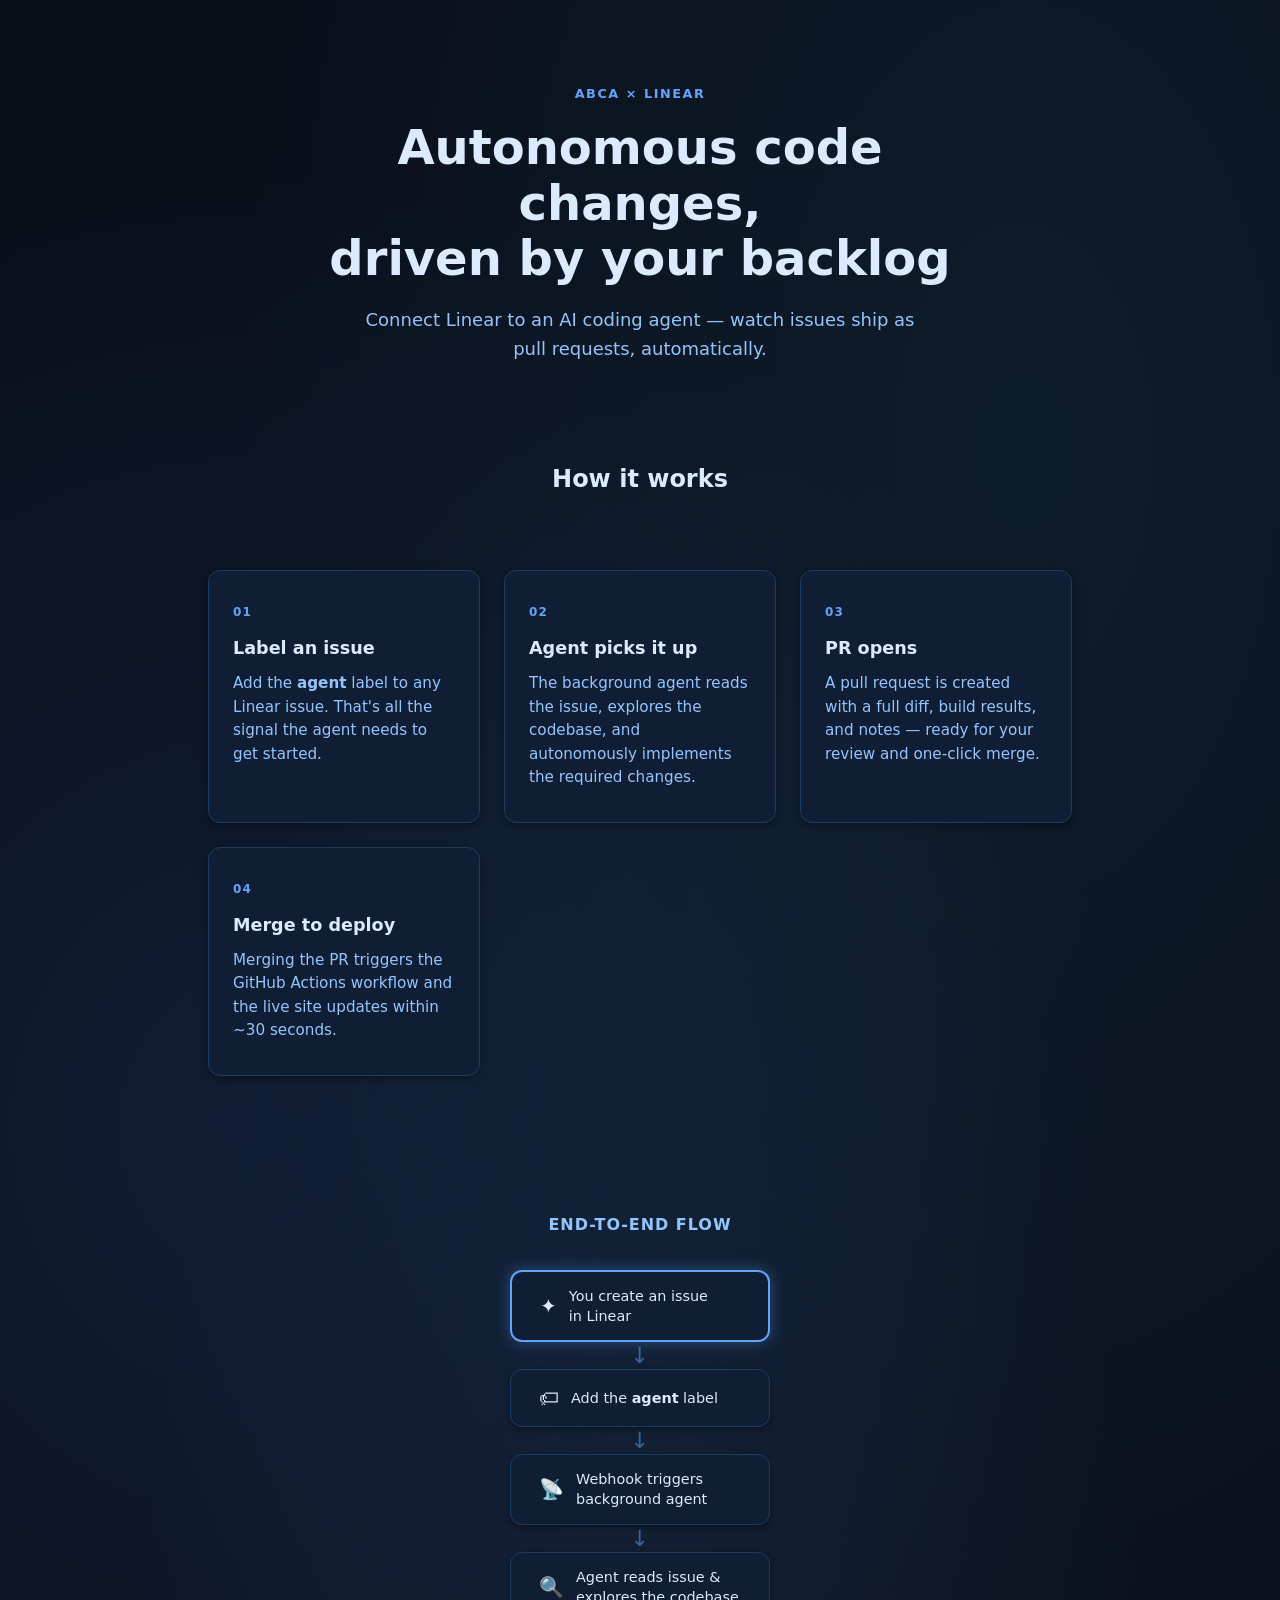
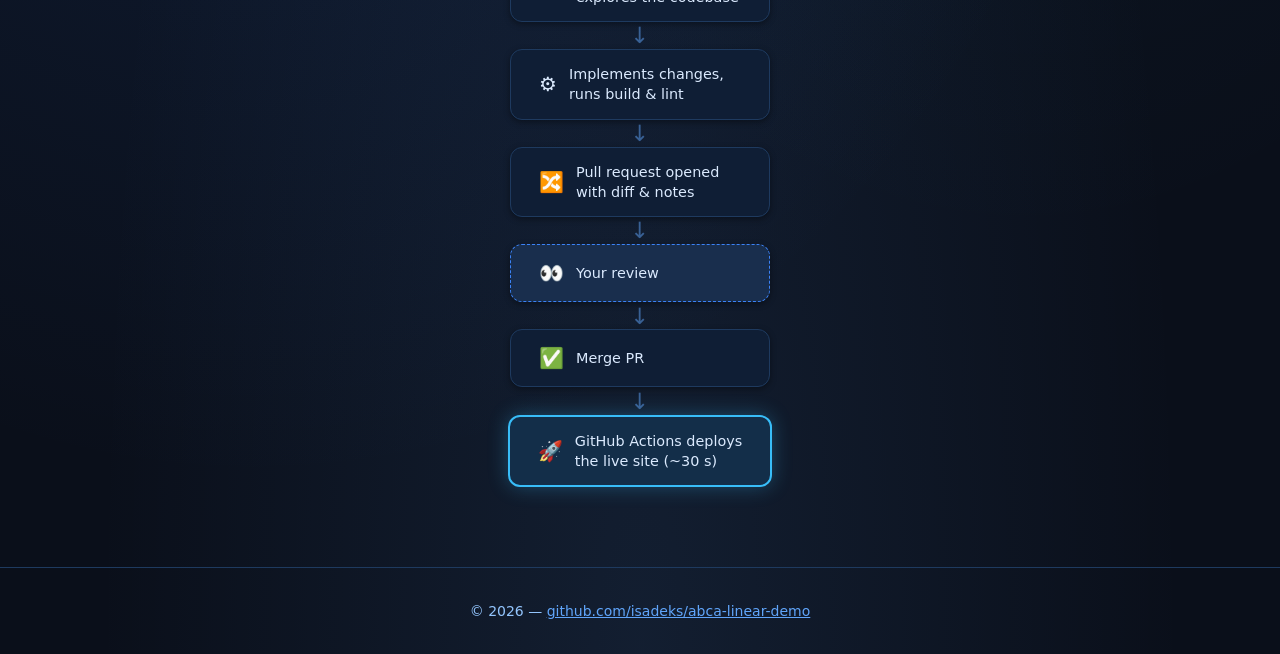
==== index.html @ 58a1c76b "chore(repo): add no-op comment Co-Authored-By: Claude Sonnet 4.6 <noreply@anthropic.com>  Task-Id: 0" ====
<!DOCTYPE html>
<html lang="en">
<head>
  <meta charset="UTF-8" />
  <meta name="viewport" content="width=device-width, initial-scale=1.0" />
  <title>ABCA × Linear Demo</title>
  <meta name="description" content="A demo showing how Linear issues are autonomously implemented as pull requests by an AI coding agent." />
  <link rel="stylesheet" href="style.css" />
</head>
<body>
  <header class="hero">
    <p class="eyebrow">ABCA × Linear</p>
    <h1>Autonomous code changes,<br>driven by your backlog</h1>
    <p class="lede">Connect Linear to an AI coding agent — watch issues ship as pull requests, automatically.</p>
  </header>

  <main>
    <section class="how-it-works">
      <h2>How it works</h2>
      <section class="how-it-works">
        <div class="cards">
          <div class="card">
            <span class="card-number">01</span>
            <h3>Label an issue</h3>
            <p>Add the <strong>agent</strong> label to any Linear issue. That's all the signal the agent needs to get started.</p>
          </div>
          <div class="card">
            <span class="card-number">02</span>
            <h3>Agent picks it up</h3>
            <p>The background agent reads the issue, explores the codebase, and autonomously implements the required changes.</p>
          </div>
          <div class="card">
            <span class="card-number">03</span>
            <h3>PR opens</h3>
            <p>A pull request is created with a full diff, build results, and notes — ready for your review and one-click merge.</p>
          </div>
          <div class="card">
            <span class="card-number">04</span>
            <h3>Merge to deploy</h3>
            <p>Merging the PR triggers the GitHub Actions workflow and the live site updates within ~30 seconds.</p>
          </div>
        </div>
      </section>

      <div class="flow-section">
        <h3 class="flow-title">End-to-end flow</h3>
        <div class="flowchart">

          <div class="flow-node flow-node--start">
            <span class="flow-icon">✦</span>
            <span>You create an issue<br>in Linear</span>
          </div>

          <div class="flow-arrow" aria-hidden="true">↓</div>

          <div class="flow-node">
            <span class="flow-icon">🏷</span>
            <span>Add the <strong>agent</strong> label</span>
          </div>

          <div class="flow-arrow" aria-hidden="true">↓</div>

          <div class="flow-node">
            <span class="flow-icon">📡</span>
            <span>Webhook triggers<br>background agent</span>
          </div>

          <div class="flow-arrow" aria-hidden="true">↓</div>

          <div class="flow-node">
            <span class="flow-icon">🔍</span>
            <span>Agent reads issue &amp;<br>explores the codebase</span>
          </div>

          <div class="flow-arrow" aria-hidden="true">↓</div>

          <div class="flow-node">
            <span class="flow-icon">⚙️</span>
            <span>Implements changes,<br>runs build &amp; lint</span>
          </div>

          <div class="flow-arrow" aria-hidden="true">↓</div>

          <div class="flow-node">
            <span class="flow-icon">🔀</span>
            <span>Pull request opened<br>with diff &amp; notes</span>
          </div>

          <div class="flow-arrow" aria-hidden="true">↓</div>

          <div class="flow-node flow-node--decision">
            <span class="flow-icon">👀</span>
            <span>Your review</span>
          </div>

          <div class="flow-arrow flow-arrow--branch" aria-hidden="true">↓</div>

          <div class="flow-node">
            <span class="flow-icon">✅</span>
            <span>Merge PR</span>
          </div>

          <div class="flow-arrow" aria-hidden="true">↓</div>

          <div class="flow-node flow-node--end">
            <span class="flow-icon">🚀</span>
            <span>GitHub Actions deploys<br>the live site (~30 s)</span>
          </div>

        </div>
      </div>

    </section>
  </main>

  <footer>
    <p>© <span id="footer-year"></span> &mdash; <a href="https://github.com/isadeks/abca-linear-demo">github.com/isadeks/abca-linear-demo</a></p>
  </footer>
  <script>document.getElementById('footer-year').textContent = new Date().getFullYear();</script>
  <!-- no-op -->
</body>
</html>
---- style.css ----
/* Reset & base */
*, *::before, *::after {
  box-sizing: border-box;
  margin: 0;
  padding: 0;
}

:root {
  --accent: #60a5fa;           /* blue */
  --accent-glow: #3b82f6;      /* blue glow */
  --accent-cyan: #38bdf8;      /* sky blue */
  --text: #dbeafe;             /* light blue text */
  --muted: #93c5fd;            /* muted blue */
  --border: #1e3a5f;           /* dark blue border */
  --bg: #0a0f1a;               /* deep dark background */
  --card-bg: #0f1e35;          /* dark blue card */
  --radius: 12px;
  --font: system-ui, -apple-system, BlinkMacSystemFont, "Segoe UI", Roboto,
    Helvetica, Arial, sans-serif;
}

html {
  font-family: var(--font);
  font-size: 16px;
  line-height: 1.6;
  color: var(--text);
  background: var(--bg);
  /* dark mode ambient glow */
  background-image:
    radial-gradient(ellipse at 20% 50%, rgba(59, 130, 246, 0.12) 0%, transparent 60%),
    radial-gradient(ellipse at 80% 20%, rgba(56, 189, 248, 0.08) 0%, transparent 55%),
    radial-gradient(ellipse at 50% 100%, rgba(96, 165, 250, 0.10) 0%, transparent 60%);
  min-height: 100vh;
}

a {
  color: #60a5fa;
  text-decoration: underline;
}

a:hover {
  opacity: 0.8;
}

/* Hero */
.hero {
  text-align: center;
  padding: 5rem 1.5rem 4rem;
  max-width: 700px;
  margin: 0 auto;
}

.eyebrow {
  display: inline-block;
  font-size: 0.8rem;
  font-weight: 700;
  letter-spacing: 0.12em;
  text-transform: uppercase;
  color: var(--accent);
  margin-bottom: 1rem;
}

.hero h1 {
  font-size: clamp(2rem, 5vw, 3rem);
  font-weight: 800;
  line-height: 1.15;
  color: var(--text);
  margin-bottom: 1.25rem;
}

.lede {
  font-size: 1.125rem;
  color: var(--muted);
  max-width: 560px;
  margin: 0 auto;
}

/* How it works */
.how-it-works {
  max-width: 960px;
  margin: 0 auto;
  padding: 2rem 1.5rem 5rem;
}

.how-it-works h2 {
  font-size: 1.5rem;
  font-weight: 700;
  text-align: center;
  margin-bottom: 2.5rem;
  color: var(--text);
}

.cards {
  display: grid;
  grid-template-columns: repeat(auto-fit, minmax(220px, 1fr));
  gap: 1.5rem;
}

.card {
  background: var(--card-bg);
  border: 1px solid var(--border);
  border-radius: var(--radius);
  padding: 2rem 1.5rem;
  box-shadow: 0 2px 8px rgba(0, 0, 0, 0.4);
}

.card-number {
  display: block;
  font-size: 0.75rem;
  font-weight: 700;
  letter-spacing: 0.1em;
  color: var(--accent);
  margin-bottom: 0.75rem;
}

.card h3 {
  font-size: 1.1rem;
  font-weight: 700;
  margin-bottom: 0.6rem;
  color: var(--text);
}

.card p {
  font-size: 0.95rem;
  color: var(--muted);
  line-height: 1.55;
}

/* Flowchart */
.flow-section {
  margin-top: 3.5rem;
  text-align: center;
}

.flow-title {
  font-size: 1rem;
  font-weight: 700;
  letter-spacing: 0.06em;
  text-transform: uppercase;
  color: var(--muted);
  margin-bottom: 2rem;
}

.flowchart {
  display: inline-flex;
  flex-direction: column;
  align-items: center;
  gap: 0;
}

.flow-node {
  display: flex;
  align-items: center;
  gap: 0.75rem;
  background: var(--card-bg);
  border: 1.5px solid var(--border);
  border-radius: var(--radius);
  padding: 0.875rem 1.75rem;
  font-size: 0.9rem;
  color: var(--text);
  line-height: 1.4;
  min-width: 260px;
  text-align: left;
  box-shadow: 0 2px 6px rgba(0, 0, 0, 0.4);
}

.flow-node--start {
  border-color: var(--accent);
  border-width: 2px;
  box-shadow: 0 0 16px rgba(96, 165, 250, 0.35);
}

.flow-node--end {
  border-color: var(--accent-cyan);
  border-width: 2px;
  background: color-mix(in srgb, var(--accent-cyan) 10%, var(--card-bg));
  box-shadow: 0 0 20px rgba(56, 189, 248, 0.3);
}

.flow-node--decision {
  background: color-mix(in srgb, var(--accent) 12%, var(--card-bg));
  border-style: dashed;
  border-color: var(--accent-glow);
}

.flow-icon {
  font-size: 1.25rem;
  flex-shrink: 0;
}

.flow-arrow {
  font-size: 1.4rem;
  color: var(--accent);
  line-height: 1;
  padding: 0.15rem 0;
  opacity: 0.5;
}

/* Footer */
footer {
  text-align: center;
  padding: 2rem 1.5rem;
  font-size: 0.875rem;
  color: var(--muted);
  border-top: 1px solid var(--border);
}
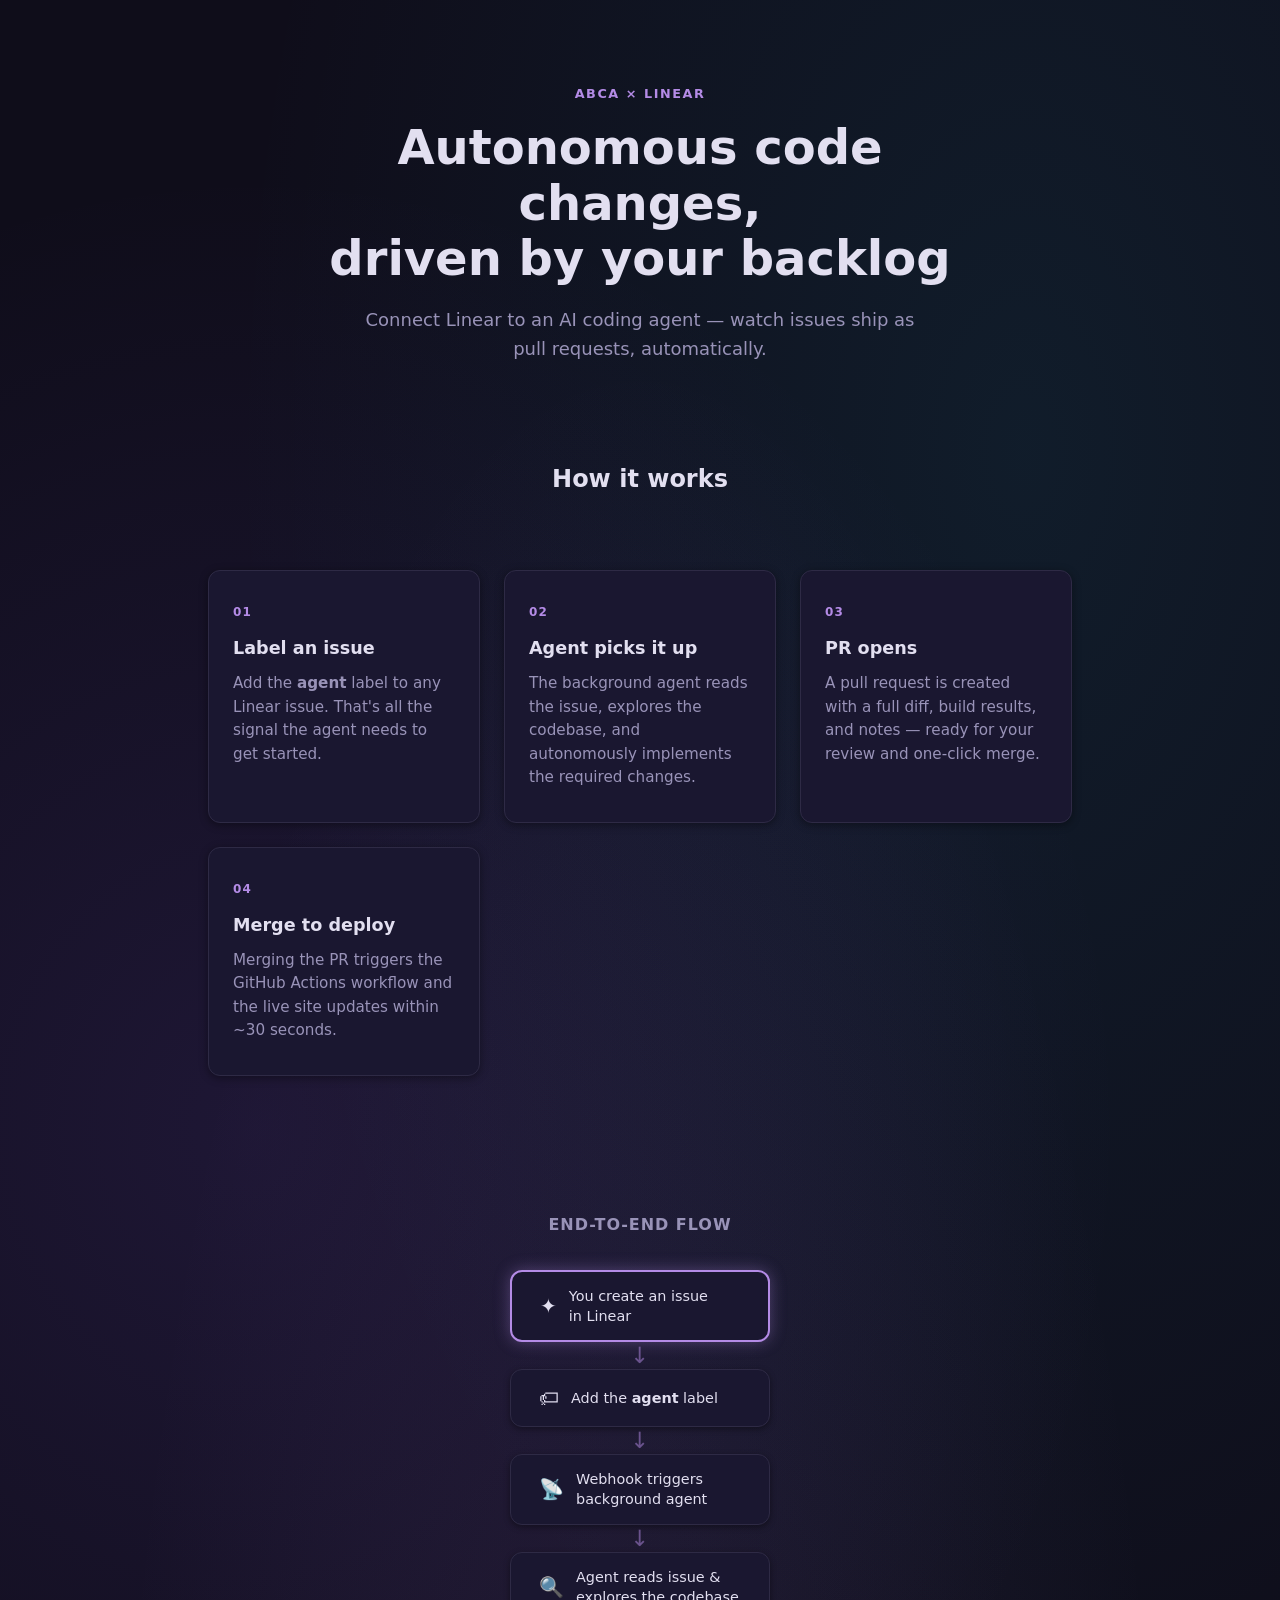
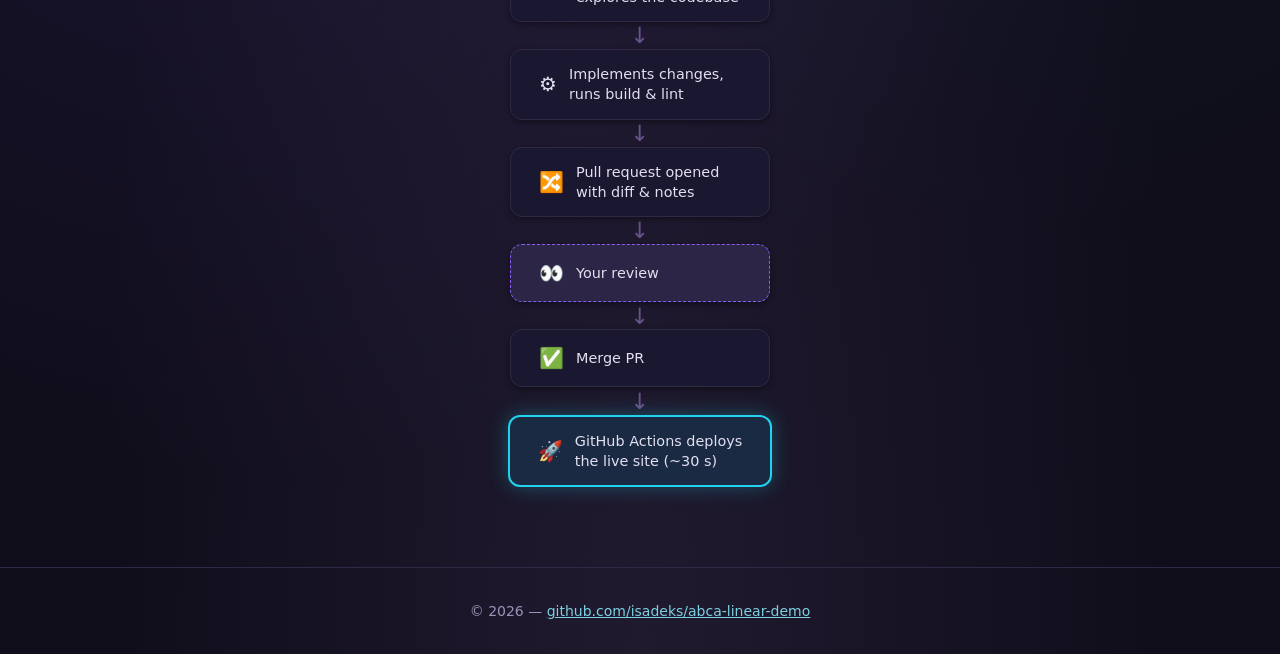
==== commit 0d63f388: "Merge 2522a172b5109a8f779f53de348f25ca40bdb3e9 into 4fc3393fedce087042cb5278be964b19f3bc87e0" ====
--- a/index.html
+++ b/index.html
@@ -1,4 +1,5 @@
 <!DOCTYPE html>
+<!-- no-op -->
 <html lang="en">
 <head>
   <meta charset="UTF-8" />
@@ -117,6 +118,5 @@
     <p>© <span id="footer-year"></span> &mdash; <a href="https://github.com/isadeks/abca-linear-demo">github.com/isadeks/abca-linear-demo</a></p>
   </footer>
   <script>document.getElementById('footer-year').textContent = new Date().getFullYear();</script>
-  <!-- no-op -->
 </body>
 </html>
--- a/style.css
+++ b/style.css
@@ -1,4 +1,4 @@
-/* Reset & base */
+/* Reset & base styles */
 *, *::before, *::after {
   box-sizing: border-box;
   margin: 0;
@@ -6,14 +6,14 @@
 }
 
 :root {
-  --accent: #60a5fa;           /* blue */
-  --accent-glow: #3b82f6;      /* blue glow */
-  --accent-cyan: #38bdf8;      /* sky blue */
-  --text: #dbeafe;             /* light blue text */
-  --muted: #93c5fd;            /* muted blue */
-  --border: #1e3a5f;           /* dark blue border */
-  --bg: #0a0f1a;               /* deep dark background */
-  --card-bg: #0f1e35;          /* dark blue card */
+  --accent: #b48be6;           /* lavender */
+  --accent-glow: #8b5cf6;      /* violet glow */
+  --accent-cyan: #22d3ee;      /* cyan */
+  --text: #e2dff0;             /* light lavender text */
+  --muted: #9993b8;            /* muted lavender */
+  --border: #2e2a45;           /* dark border */
+  --bg: #0f0d1a;               /* deep dark background */
+  --card-bg: #1a1730;          /* dark card */
   --radius: 12px;
   --font: system-ui, -apple-system, BlinkMacSystemFont, "Segoe UI", Roboto,
     Helvetica, Arial, sans-serif;
@@ -27,14 +27,14 @@
   background: var(--bg);
   /* dark mode ambient glow */
   background-image:
-    radial-gradient(ellipse at 20% 50%, rgba(59, 130, 246, 0.12) 0%, transparent 60%),
-    radial-gradient(ellipse at 80% 20%, rgba(56, 189, 248, 0.08) 0%, transparent 55%),
-    radial-gradient(ellipse at 50% 100%, rgba(96, 165, 250, 0.10) 0%, transparent 60%);
+    radial-gradient(ellipse at 20% 50%, rgba(139, 92, 246, 0.12) 0%, transparent 60%),
+    radial-gradient(ellipse at 80% 20%, rgba(34, 211, 238, 0.08) 0%, transparent 55%),
+    radial-gradient(ellipse at 50% 100%, rgba(180, 139, 230, 0.10) 0%, transparent 60%);
   min-height: 100vh;
 }
 
 a {
-  color: #60a5fa;
+  color: #7ecfe0;
   text-decoration: underline;
 }
 
@@ -167,14 +167,14 @@
 .flow-node--start {
   border-color: var(--accent);
   border-width: 2px;
-  box-shadow: 0 0 16px rgba(96, 165, 250, 0.35);
+  box-shadow: 0 0 16px rgba(180, 139, 230, 0.35);
 }
 
 .flow-node--end {
   border-color: var(--accent-cyan);
   border-width: 2px;
   background: color-mix(in srgb, var(--accent-cyan) 10%, var(--card-bg));
-  box-shadow: 0 0 20px rgba(56, 189, 248, 0.3);
+  box-shadow: 0 0 20px rgba(34, 211, 238, 0.3);
 }
 
 .flow-node--decision {
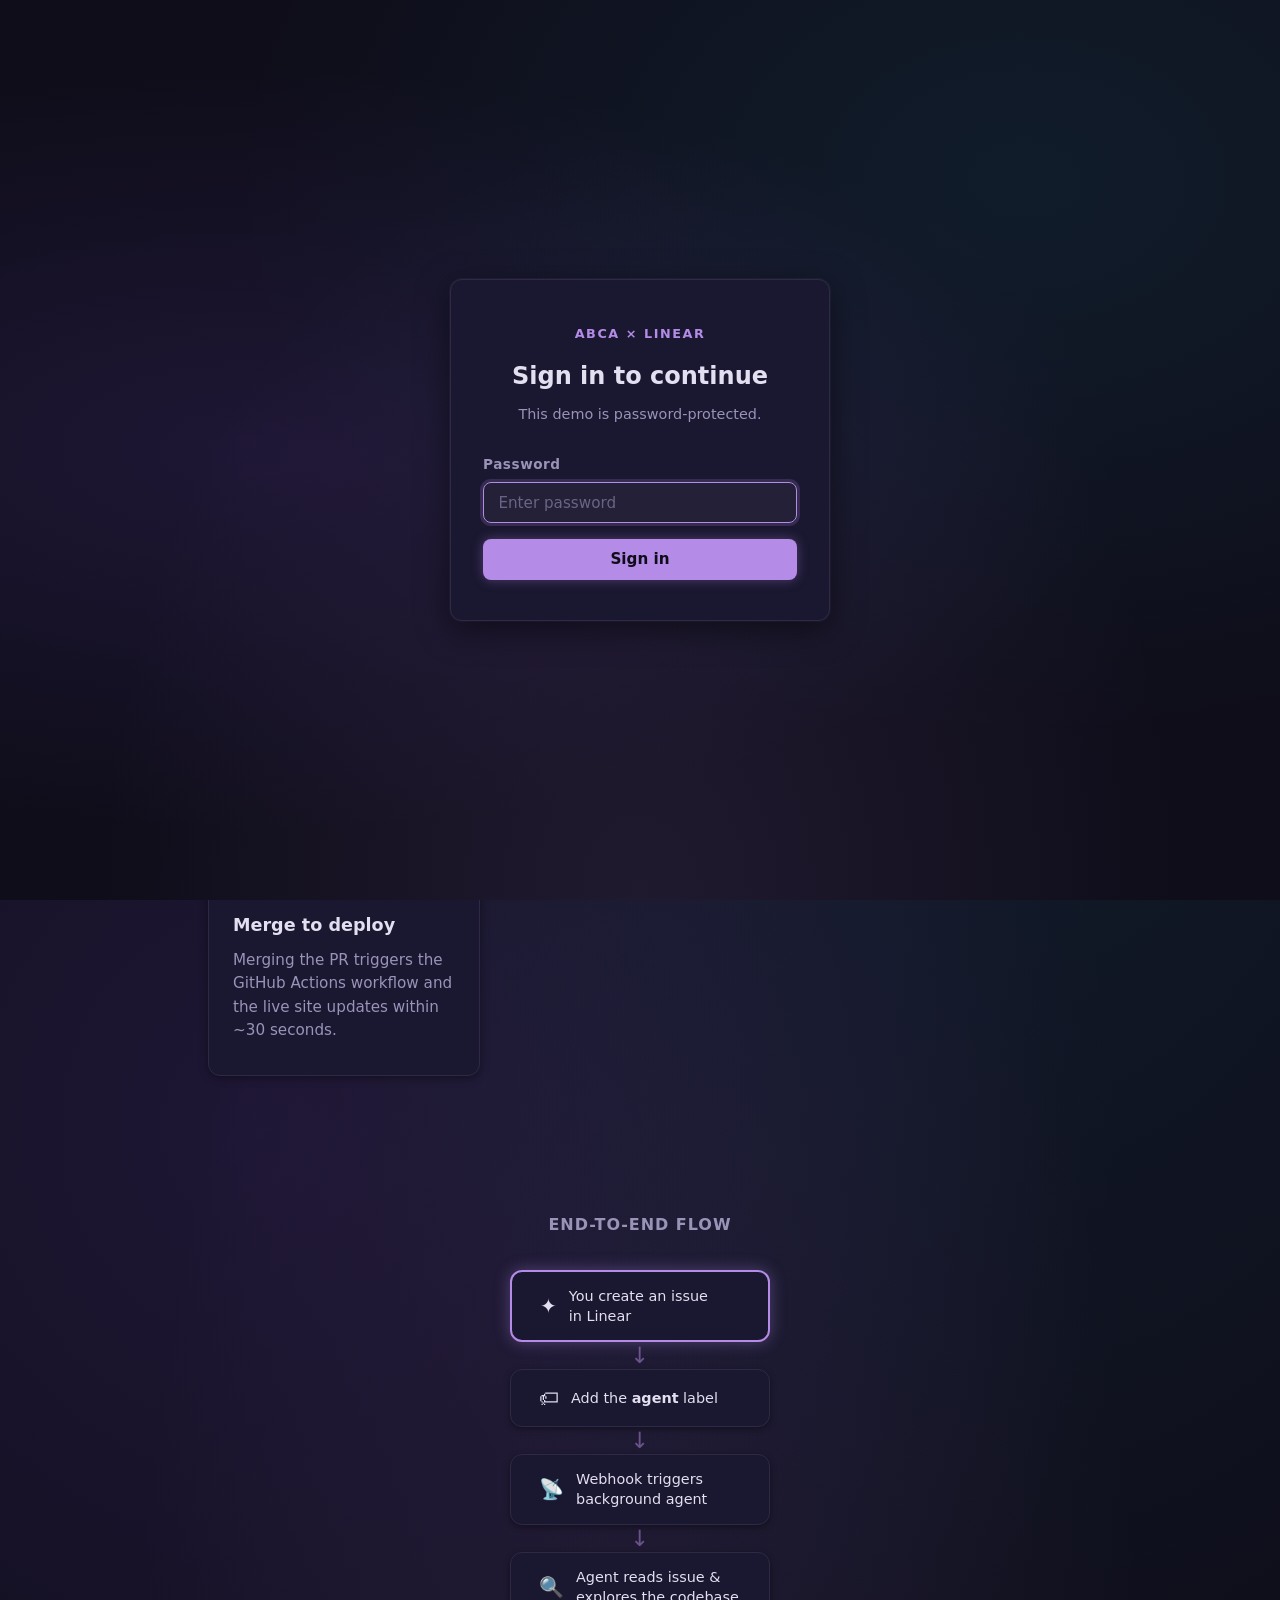
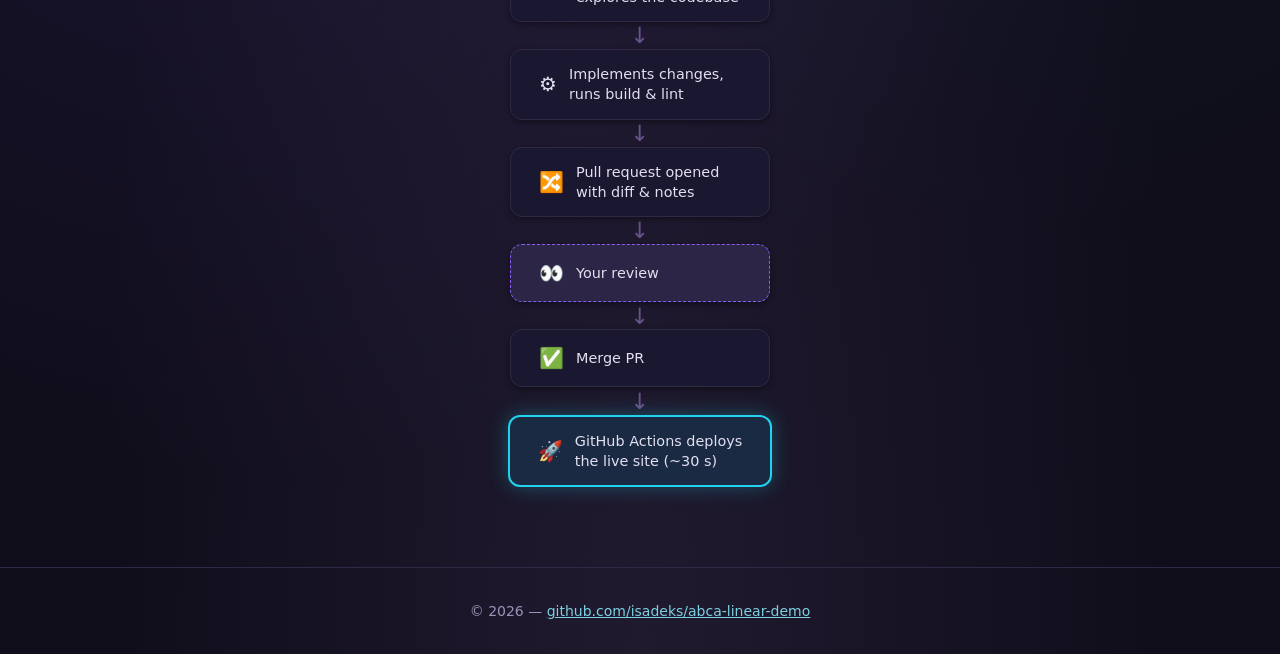
==== commit 31cc1bfd: "feat(auth): add client-side password authentication gate Adds a full-screen login overlay that prote" ====
--- a/index.html
+++ b/index.html
@@ -1,5 +1,4 @@
 <!DOCTYPE html>
-<!-- no-op -->
 <html lang="en">
 <head>
   <meta charset="UTF-8" />
@@ -9,6 +8,31 @@
   <link rel="stylesheet" href="style.css" />
 </head>
 <body>
+
+  <!-- Authentication gate -->
+  <div id="auth-overlay" class="auth-overlay" role="dialog" aria-modal="true" aria-labelledby="auth-title">
+    <div class="auth-card">
+      <p class="eyebrow">ABCA × Linear</p>
+      <h2 id="auth-title">Sign in to continue</h2>
+      <p class="auth-desc">This demo is password-protected.</p>
+      <form id="auth-form" class="auth-form" novalidate>
+        <div class="auth-field">
+          <label for="auth-password">Password</label>
+          <input
+            type="password"
+            id="auth-password"
+            name="password"
+            autocomplete="current-password"
+            placeholder="Enter password"
+            required
+          />
+        </div>
+        <p id="auth-error" class="auth-error" aria-live="polite" hidden>Incorrect password. Please try again.</p>
+        <button type="submit" class="auth-btn">Sign in</button>
+      </form>
+    </div>
+  </div>
+
   <header class="hero">
     <p class="eyebrow">ABCA × Linear</p>
     <h1>Autonomous code changes,<br>driven by your backlog</h1>
@@ -118,5 +142,62 @@
     <p>© <span id="footer-year"></span> &mdash; <a href="https://github.com/isadeks/abca-linear-demo">github.com/isadeks/abca-linear-demo</a></p>
   </footer>
   <script>document.getElementById('footer-year').textContent = new Date().getFullYear();</script>
+  <script>
+    (function () {
+      var SESSION_KEY = 'abca_demo_auth';
+      // Password is stored as a SHA-256 hex digest so it is not in plain text.
+      // Hash of "demo" — change this value to protect with a different password.
+      var PASSWORD_HASH = '2a97516c354b68848cdbd8f54a226a0a55b21ed138e207ad6c5cbb9c00aa5aea';
+
+      function hexHash(str) {
+        var buf = new TextEncoder().encode(str);
+        return crypto.subtle.digest('SHA-256', buf).then(function (hashBuf) {
+          return Array.from(new Uint8Array(hashBuf))
+            .map(function (b) { return b.toString(16).padStart(2, '0'); })
+            .join('');
+        });
+      }
+
+      var overlay = document.getElementById('auth-overlay');
+      var form    = document.getElementById('auth-form');
+      var input   = document.getElementById('auth-password');
+      var errMsg  = document.getElementById('auth-error');
+
+      function unlock() {
+        overlay.classList.add('auth-overlay--hidden');
+        // Remove from DOM after transition so it is not reachable via Tab
+        overlay.addEventListener('transitionend', function () {
+          overlay.remove();
+        }, { once: true });
+        sessionStorage.setItem(SESSION_KEY, '1');
+      }
+
+      // Already authenticated this session?
+      if (sessionStorage.getItem(SESSION_KEY) === '1') {
+        unlock();
+        return;
+      }
+
+      // Focus password field when overlay is visible
+      window.addEventListener('DOMContentLoaded', function () {
+        input.focus();
+      });
+
+      form.addEventListener('submit', function (e) {
+        e.preventDefault();
+        var password = input.value;
+        hexHash(password).then(function (hash) {
+          if (hash === PASSWORD_HASH) {
+            errMsg.hidden = true;
+            unlock();
+          } else {
+            errMsg.hidden = false;
+            input.value = '';
+            input.focus();
+          }
+        });
+      });
+    }());
+  </script>
 </body>
 </html>
--- a/style.css
+++ b/style.css
@@ -1,4 +1,4 @@
-/* Reset & base styles */
+/* Reset & base */
 *, *::before, *::after {
   box-sizing: border-box;
   margin: 0;
@@ -196,6 +196,128 @@
   opacity: 0.5;
 }
 
+/* Authentication overlay */
+.auth-overlay {
+  position: fixed;
+  inset: 0;
+  z-index: 9999;
+  display: flex;
+  align-items: center;
+  justify-content: center;
+  padding: 1.5rem;
+  background: var(--bg);
+  background-image:
+    radial-gradient(ellipse at 20% 50%, rgba(139, 92, 246, 0.12) 0%, transparent 60%),
+    radial-gradient(ellipse at 80% 20%, rgba(34, 211, 238, 0.08) 0%, transparent 55%),
+    radial-gradient(ellipse at 50% 100%, rgba(180, 139, 230, 0.10) 0%, transparent 60%);
+  transition: opacity 0.3s ease;
+}
+
+.auth-overlay--hidden {
+  opacity: 0;
+  pointer-events: none;
+}
+
+.auth-card {
+  background: var(--card-bg);
+  border: 1.5px solid var(--border);
+  border-radius: var(--radius);
+  padding: 2.5rem 2rem;
+  width: 100%;
+  max-width: 380px;
+  box-shadow: 0 8px 32px rgba(0, 0, 0, 0.5), 0 0 0 1px rgba(180, 139, 230, 0.08);
+  text-align: center;
+}
+
+.auth-card .eyebrow {
+  margin-bottom: 0.75rem;
+}
+
+.auth-card h2 {
+  font-size: 1.5rem;
+  font-weight: 700;
+  color: var(--text);
+  margin-bottom: 0.5rem;
+}
+
+.auth-desc {
+  font-size: 0.9rem;
+  color: var(--muted);
+  margin-bottom: 1.75rem;
+}
+
+.auth-form {
+  display: flex;
+  flex-direction: column;
+  gap: 1rem;
+}
+
+.auth-field {
+  display: flex;
+  flex-direction: column;
+  gap: 0.4rem;
+  text-align: left;
+}
+
+.auth-field label {
+  font-size: 0.85rem;
+  font-weight: 600;
+  color: var(--muted);
+  letter-spacing: 0.04em;
+}
+
+.auth-field input {
+  background: rgba(255, 255, 255, 0.04);
+  border: 1.5px solid var(--border);
+  border-radius: 8px;
+  padding: 0.65rem 0.9rem;
+  font-size: 0.95rem;
+  color: var(--text);
+  font-family: var(--font);
+  outline: none;
+  transition: border-color 0.2s ease, box-shadow 0.2s ease;
+  width: 100%;
+}
+
+.auth-field input::placeholder {
+  color: var(--muted);
+  opacity: 0.6;
+}
+
+.auth-field input:focus {
+  border-color: var(--accent);
+  box-shadow: 0 0 0 3px rgba(180, 139, 230, 0.18);
+}
+
+.auth-error {
+  font-size: 0.85rem;
+  color: #f87171;
+  text-align: left;
+}
+
+.auth-btn {
+  background: var(--accent);
+  color: #0f0d1a;
+  font-family: var(--font);
+  font-size: 0.95rem;
+  font-weight: 700;
+  border: none;
+  border-radius: 8px;
+  padding: 0.7rem 1.25rem;
+  cursor: pointer;
+  transition: opacity 0.15s ease, box-shadow 0.15s ease;
+  box-shadow: 0 0 12px rgba(180, 139, 230, 0.35);
+}
+
+.auth-btn:hover {
+  opacity: 0.88;
+  box-shadow: 0 0 20px rgba(180, 139, 230, 0.5);
+}
+
+.auth-btn:active {
+  opacity: 0.75;
+}
+
 /* Footer */
 footer {
   text-align: center;
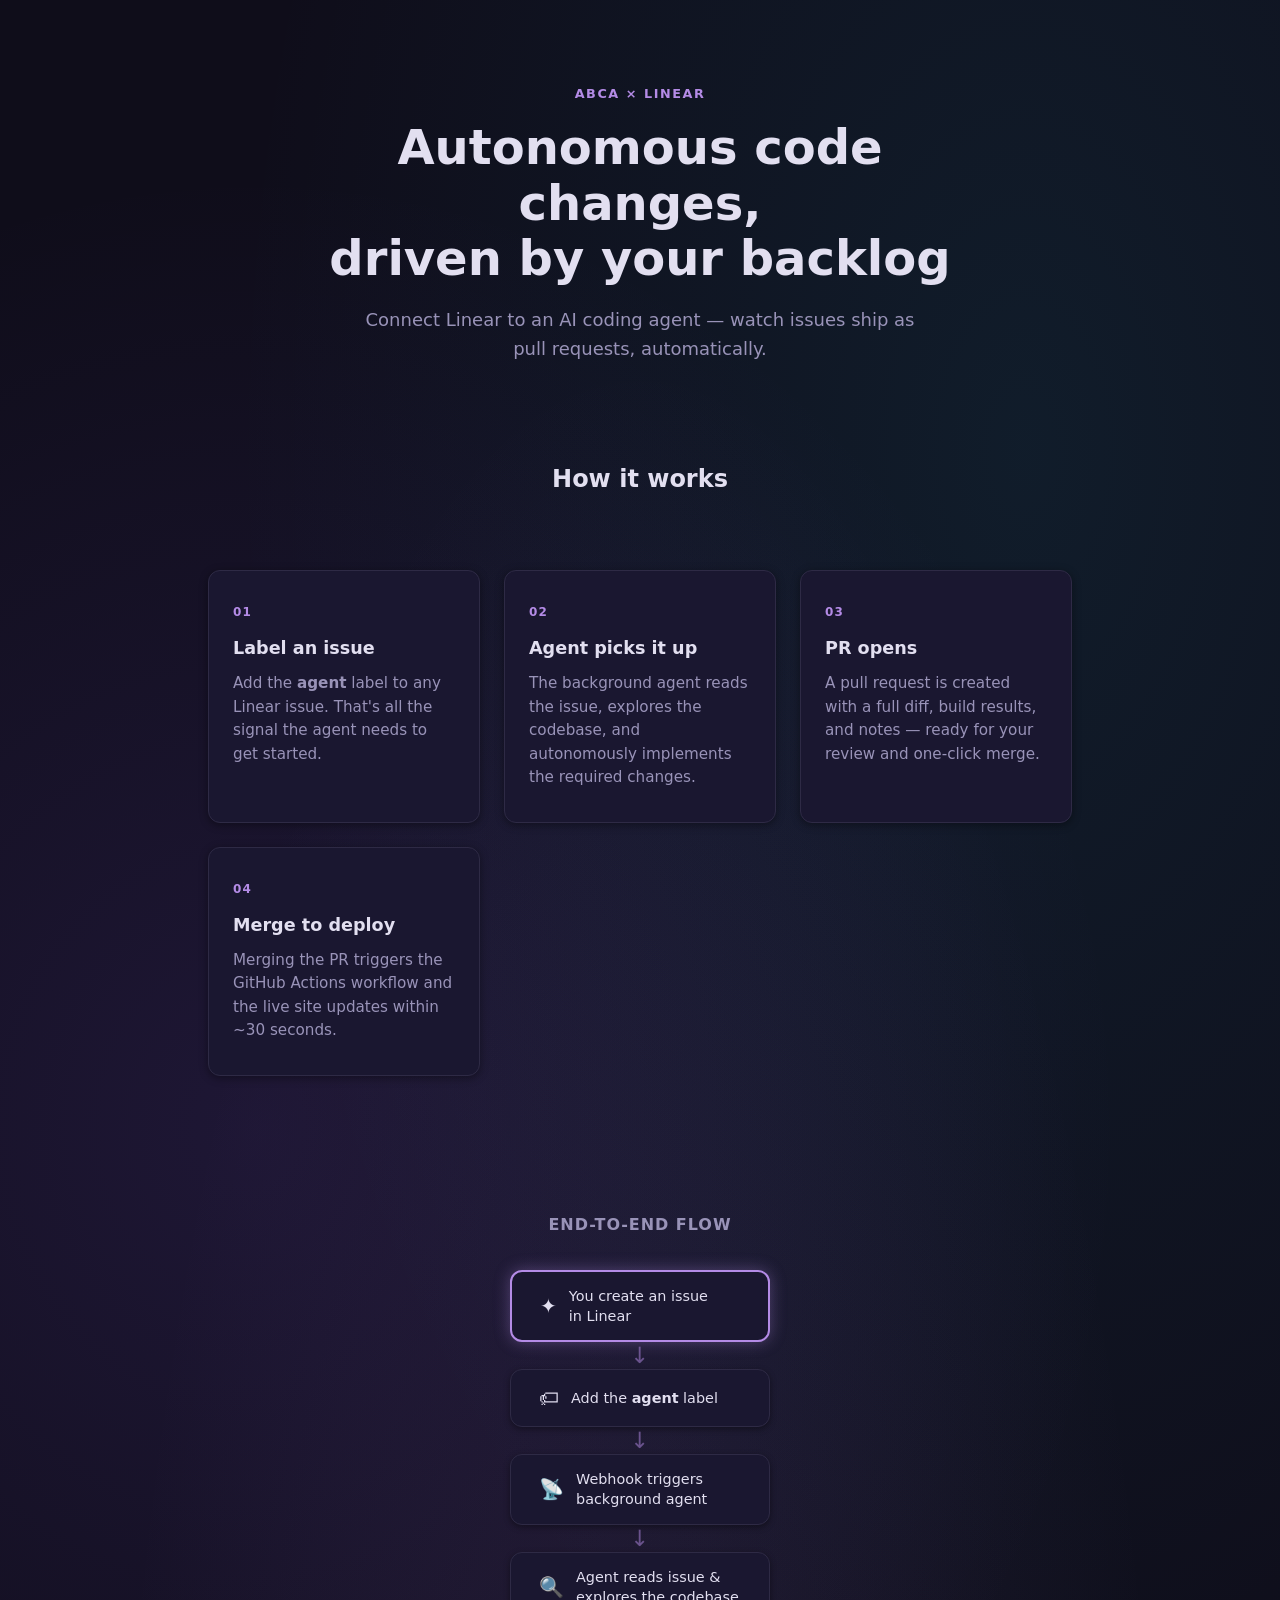
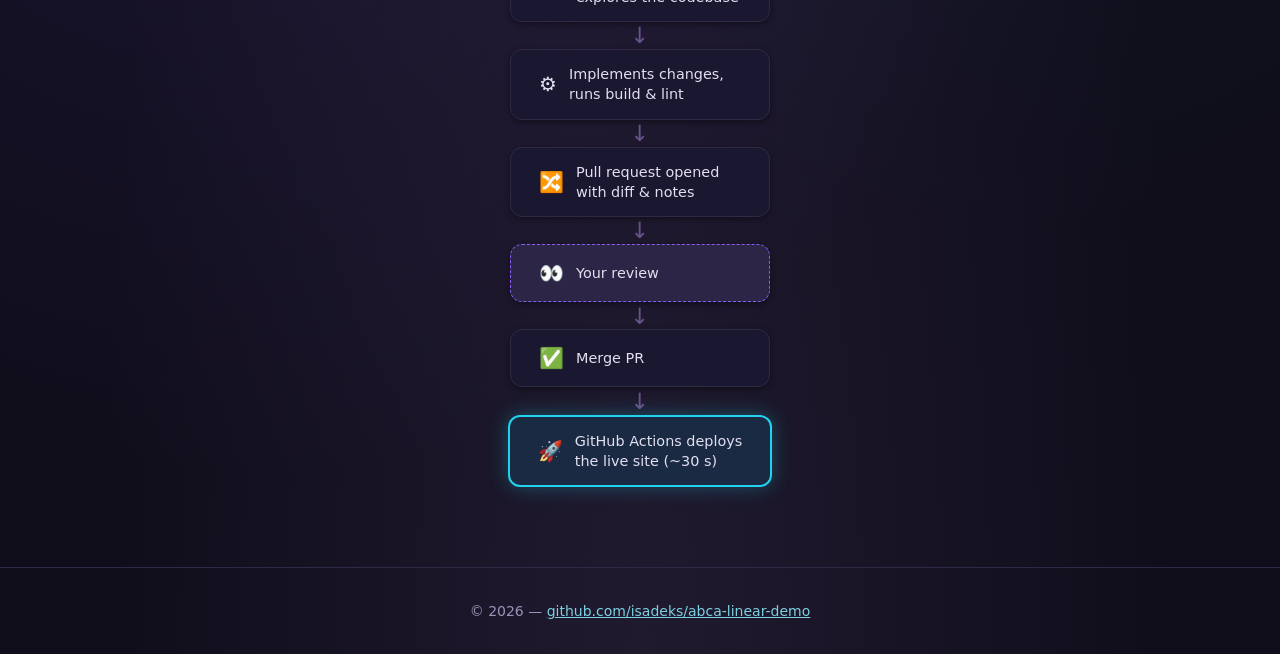
==== commit 5477415e: "Merge 579d7976e166a9d5297fb9dee4f777cd4c60ff30 into ea1a20dc08303c2207981699f45c170c99ed5f1e" ====
--- a/index.html
+++ b/index.html
@@ -1,3 +1,4 @@
+<!-- no-op: task 01KRHAPJ17TTDVF61N8DWTM16B -->
 <!DOCTYPE html>
 <html lang="en">
 <head>
@@ -8,31 +9,6 @@
   <link rel="stylesheet" href="style.css" />
 </head>
 <body>
-
-  <!-- Authentication gate -->
-  <div id="auth-overlay" class="auth-overlay" role="dialog" aria-modal="true" aria-labelledby="auth-title">
-    <div class="auth-card">
-      <p class="eyebrow">ABCA × Linear</p>
-      <h2 id="auth-title">Sign in to continue</h2>
-      <p class="auth-desc">This demo is password-protected.</p>
-      <form id="auth-form" class="auth-form" novalidate>
-        <div class="auth-field">
-          <label for="auth-password">Password</label>
-          <input
-            type="password"
-            id="auth-password"
-            name="password"
-            autocomplete="current-password"
-            placeholder="Enter password"
-            required
-          />
-        </div>
-        <p id="auth-error" class="auth-error" aria-live="polite" hidden>Incorrect password. Please try again.</p>
-        <button type="submit" class="auth-btn">Sign in</button>
-      </form>
-    </div>
-  </div>
-
   <header class="hero">
     <p class="eyebrow">ABCA × Linear</p>
     <h1>Autonomous code changes,<br>driven by your backlog</h1>
@@ -142,62 +118,5 @@
     <p>© <span id="footer-year"></span> &mdash; <a href="https://github.com/isadeks/abca-linear-demo">github.com/isadeks/abca-linear-demo</a></p>
   </footer>
   <script>document.getElementById('footer-year').textContent = new Date().getFullYear();</script>
-  <script>
-    (function () {
-      var SESSION_KEY = 'abca_demo_auth';
-      // Password is stored as a SHA-256 hex digest so it is not in plain text.
-      // Hash of "demo" — change this value to protect with a different password.
-      var PASSWORD_HASH = '2a97516c354b68848cdbd8f54a226a0a55b21ed138e207ad6c5cbb9c00aa5aea';
-
-      function hexHash(str) {
-        var buf = new TextEncoder().encode(str);
-        return crypto.subtle.digest('SHA-256', buf).then(function (hashBuf) {
-          return Array.from(new Uint8Array(hashBuf))
-            .map(function (b) { return b.toString(16).padStart(2, '0'); })
-            .join('');
-        });
-      }
-
-      var overlay = document.getElementById('auth-overlay');
-      var form    = document.getElementById('auth-form');
-      var input   = document.getElementById('auth-password');
-      var errMsg  = document.getElementById('auth-error');
-
-      function unlock() {
-        overlay.classList.add('auth-overlay--hidden');
-        // Remove from DOM after transition so it is not reachable via Tab
-        overlay.addEventListener('transitionend', function () {
-          overlay.remove();
-        }, { once: true });
-        sessionStorage.setItem(SESSION_KEY, '1');
-      }
-
-      // Already authenticated this session?
-      if (sessionStorage.getItem(SESSION_KEY) === '1') {
-        unlock();
-        return;
-      }
-
-      // Focus password field when overlay is visible
-      window.addEventListener('DOMContentLoaded', function () {
-        input.focus();
-      });
-
-      form.addEventListener('submit', function (e) {
-        e.preventDefault();
-        var password = input.value;
-        hexHash(password).then(function (hash) {
-          if (hash === PASSWORD_HASH) {
-            errMsg.hidden = true;
-            unlock();
-          } else {
-            errMsg.hidden = false;
-            input.value = '';
-            input.focus();
-          }
-        });
-      });
-    }());
-  </script>
 </body>
 </html>
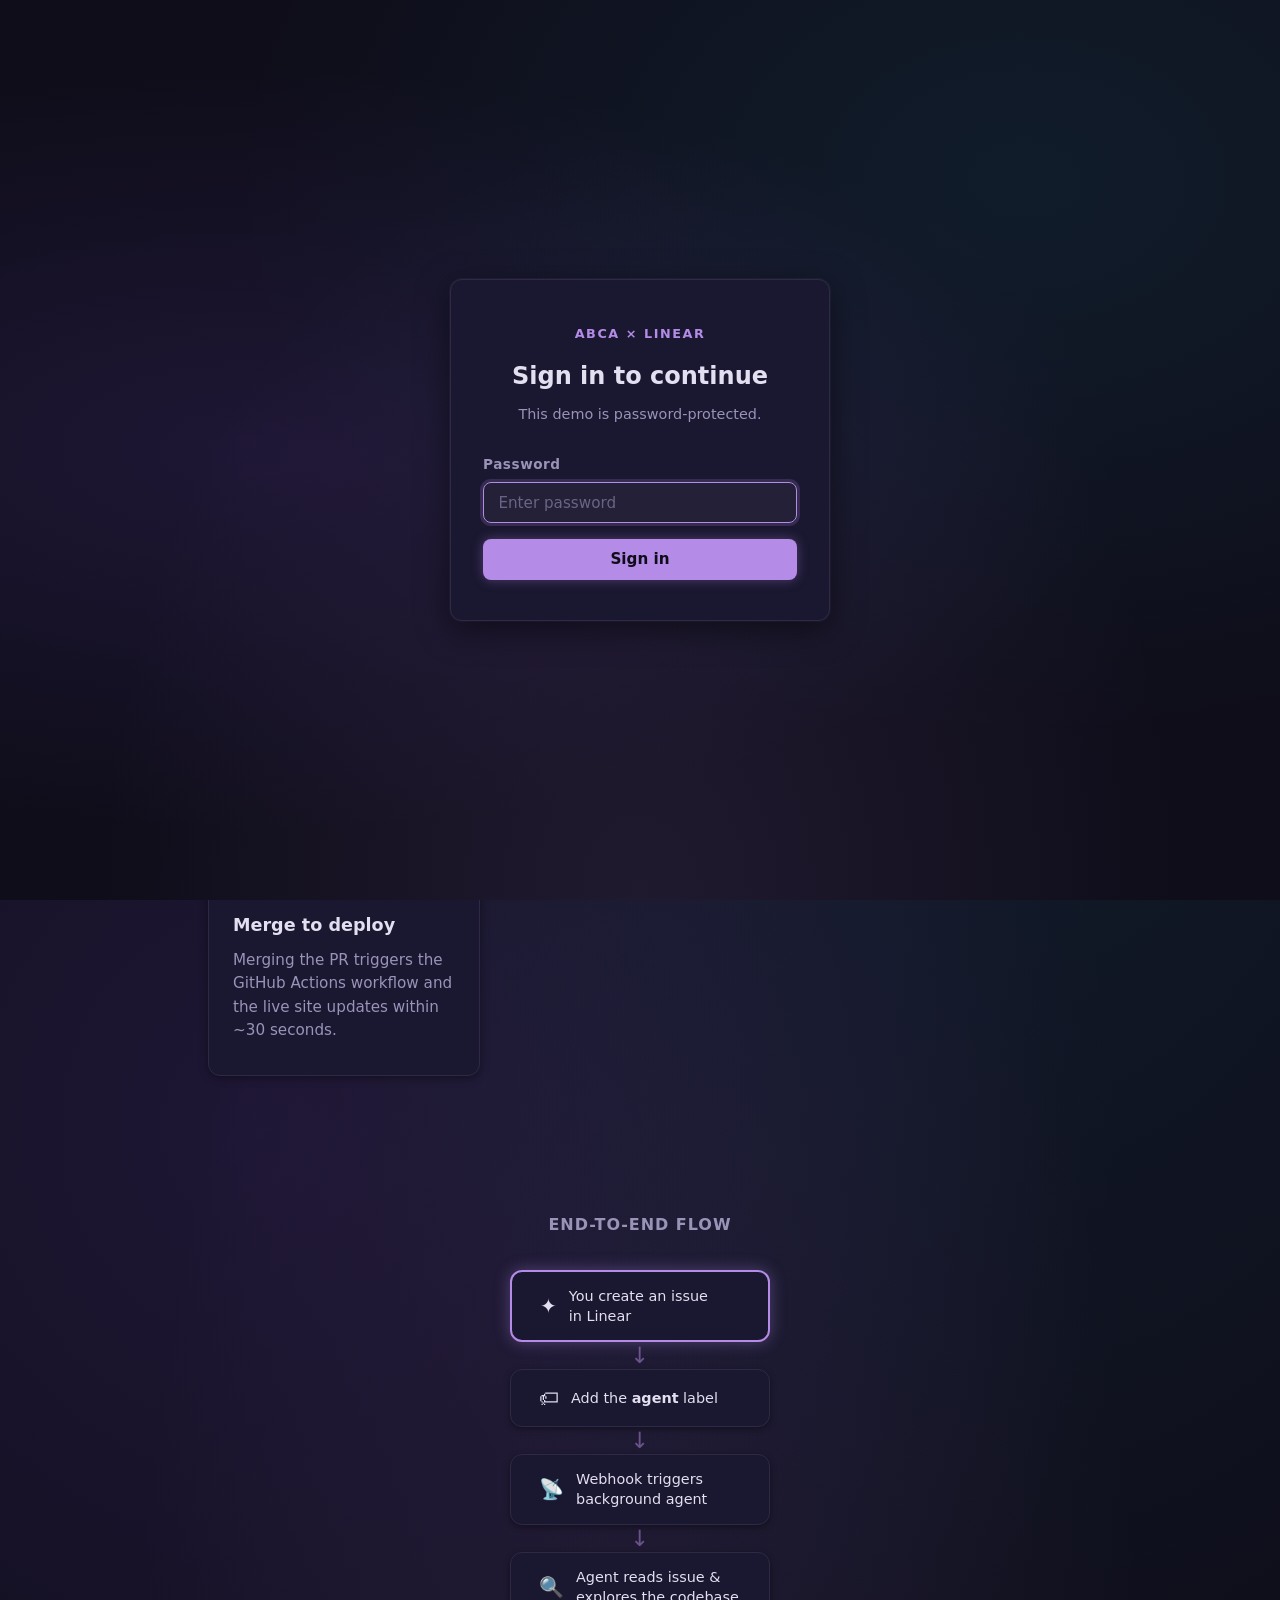
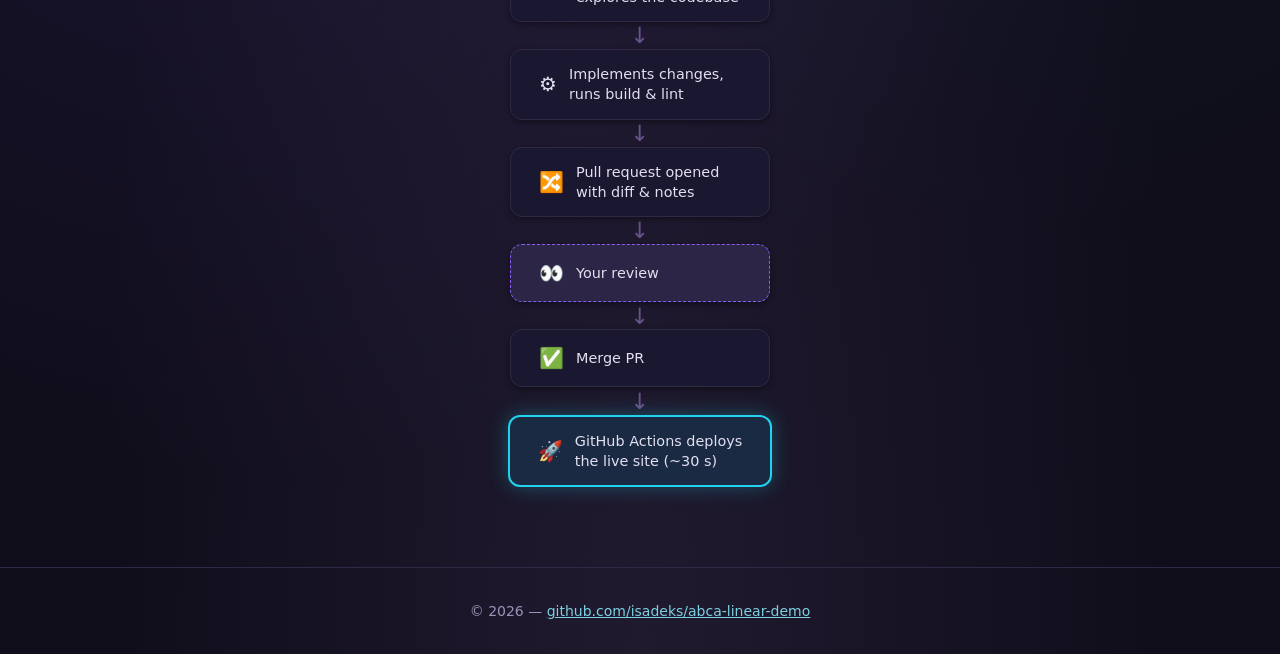
==== commit efb14368: "Merge 31cc1bfdd9436d9523d7c159b1a483d87d988873 into ea1a20dc08303c2207981699f45c170c99ed5f1e" ====
--- a/index.html
+++ b/index.html
@@ -1,4 +1,3 @@
-<!-- no-op: task 01KRHAPJ17TTDVF61N8DWTM16B -->
 <!DOCTYPE html>
 <html lang="en">
 <head>
@@ -9,6 +8,31 @@
   <link rel="stylesheet" href="style.css" />
 </head>
 <body>
+
+  <!-- Authentication gate -->
+  <div id="auth-overlay" class="auth-overlay" role="dialog" aria-modal="true" aria-labelledby="auth-title">
+    <div class="auth-card">
+      <p class="eyebrow">ABCA × Linear</p>
+      <h2 id="auth-title">Sign in to continue</h2>
+      <p class="auth-desc">This demo is password-protected.</p>
+      <form id="auth-form" class="auth-form" novalidate>
+        <div class="auth-field">
+          <label for="auth-password">Password</label>
+          <input
+            type="password"
+            id="auth-password"
+            name="password"
+            autocomplete="current-password"
+            placeholder="Enter password"
+            required
+          />
+        </div>
+        <p id="auth-error" class="auth-error" aria-live="polite" hidden>Incorrect password. Please try again.</p>
+        <button type="submit" class="auth-btn">Sign in</button>
+      </form>
+    </div>
+  </div>
+
   <header class="hero">
     <p class="eyebrow">ABCA × Linear</p>
     <h1>Autonomous code changes,<br>driven by your backlog</h1>
@@ -118,5 +142,62 @@
     <p>© <span id="footer-year"></span> &mdash; <a href="https://github.com/isadeks/abca-linear-demo">github.com/isadeks/abca-linear-demo</a></p>
   </footer>
   <script>document.getElementById('footer-year').textContent = new Date().getFullYear();</script>
+  <script>
+    (function () {
+      var SESSION_KEY = 'abca_demo_auth';
+      // Password is stored as a SHA-256 hex digest so it is not in plain text.
+      // Hash of "demo" — change this value to protect with a different password.
+      var PASSWORD_HASH = '2a97516c354b68848cdbd8f54a226a0a55b21ed138e207ad6c5cbb9c00aa5aea';
+
+      function hexHash(str) {
+        var buf = new TextEncoder().encode(str);
+        return crypto.subtle.digest('SHA-256', buf).then(function (hashBuf) {
+          return Array.from(new Uint8Array(hashBuf))
+            .map(function (b) { return b.toString(16).padStart(2, '0'); })
+            .join('');
+        });
+      }
+
+      var overlay = document.getElementById('auth-overlay');
+      var form    = document.getElementById('auth-form');
+      var input   = document.getElementById('auth-password');
+      var errMsg  = document.getElementById('auth-error');
+
+      function unlock() {
+        overlay.classList.add('auth-overlay--hidden');
+        // Remove from DOM after transition so it is not reachable via Tab
+        overlay.addEventListener('transitionend', function () {
+          overlay.remove();
+        }, { once: true });
+        sessionStorage.setItem(SESSION_KEY, '1');
+      }
+
+      // Already authenticated this session?
+      if (sessionStorage.getItem(SESSION_KEY) === '1') {
+        unlock();
+        return;
+      }
+
+      // Focus password field when overlay is visible
+      window.addEventListener('DOMContentLoaded', function () {
+        input.focus();
+      });
+
+      form.addEventListener('submit', function (e) {
+        e.preventDefault();
+        var password = input.value;
+        hexHash(password).then(function (hash) {
+          if (hash === PASSWORD_HASH) {
+            errMsg.hidden = true;
+            unlock();
+          } else {
+            errMsg.hidden = false;
+            input.value = '';
+            input.focus();
+          }
+        });
+      });
+    }());
+  </script>
 </body>
 </html>
